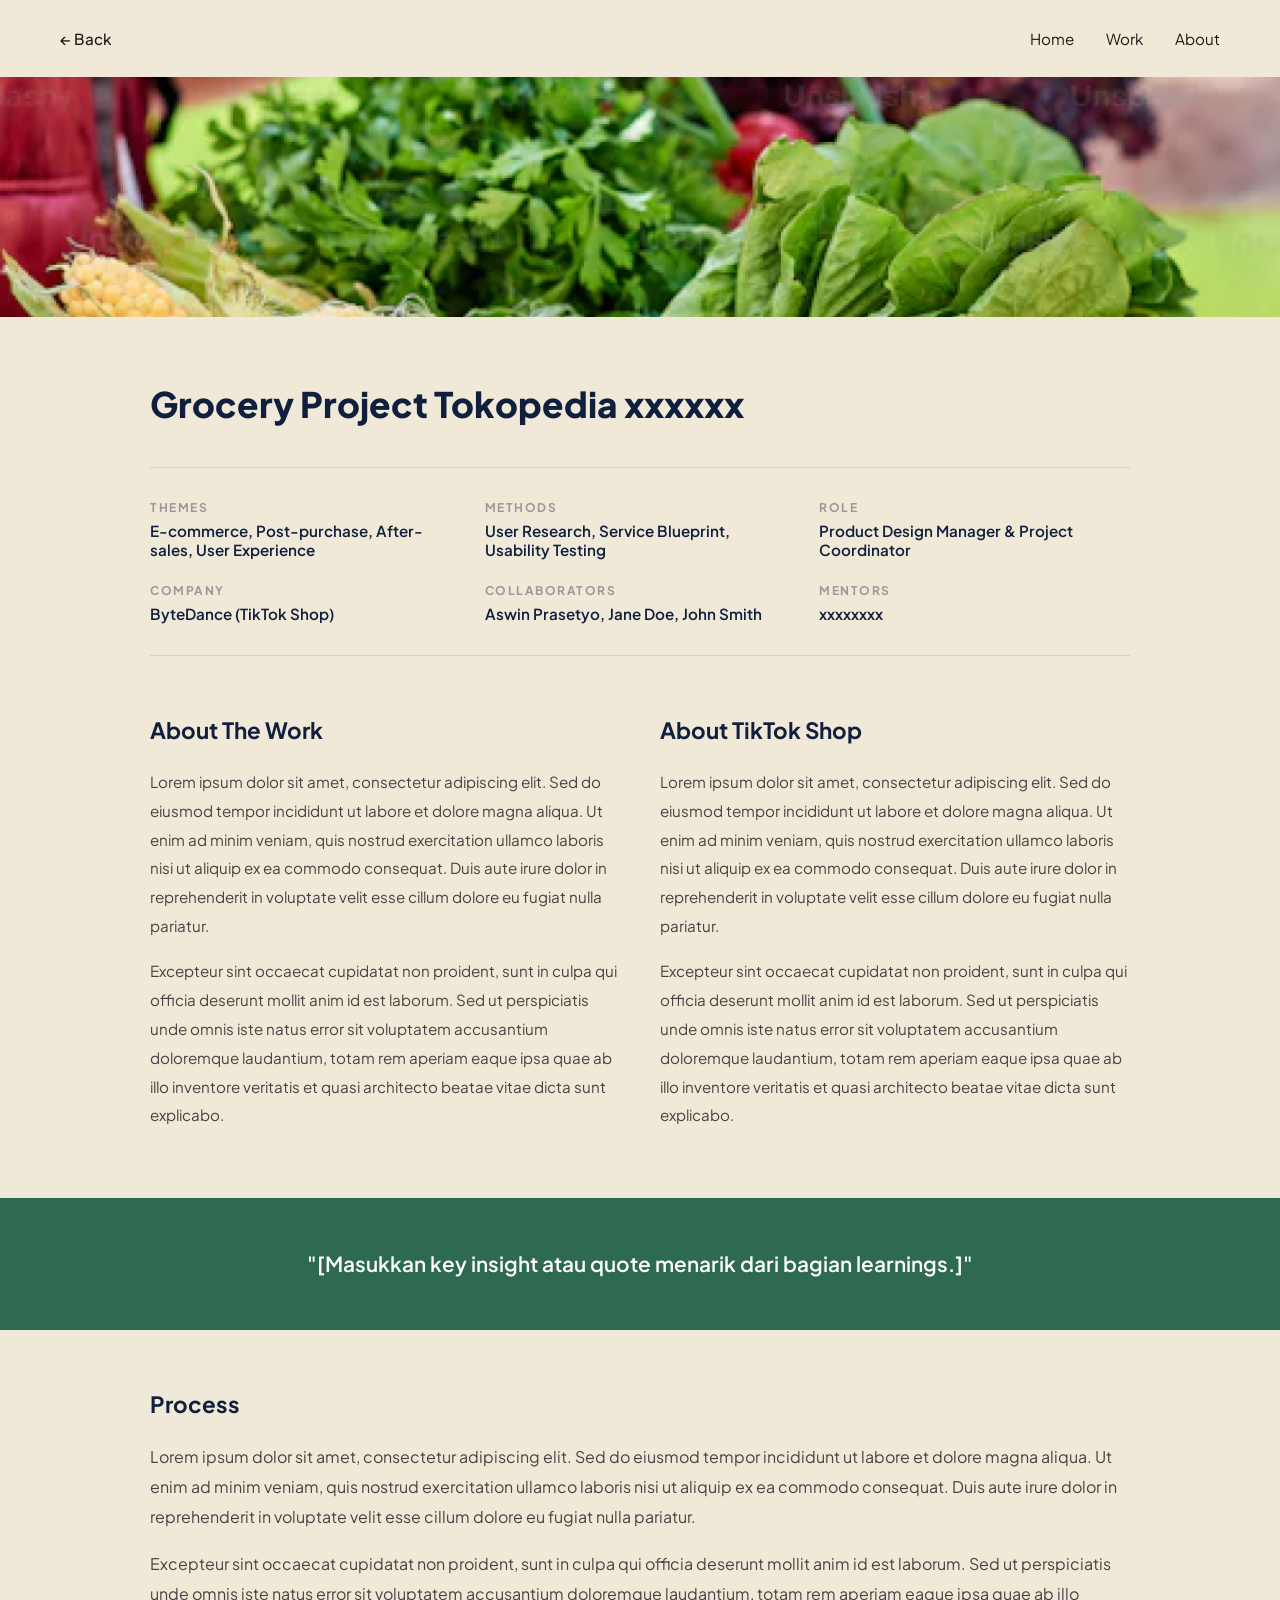
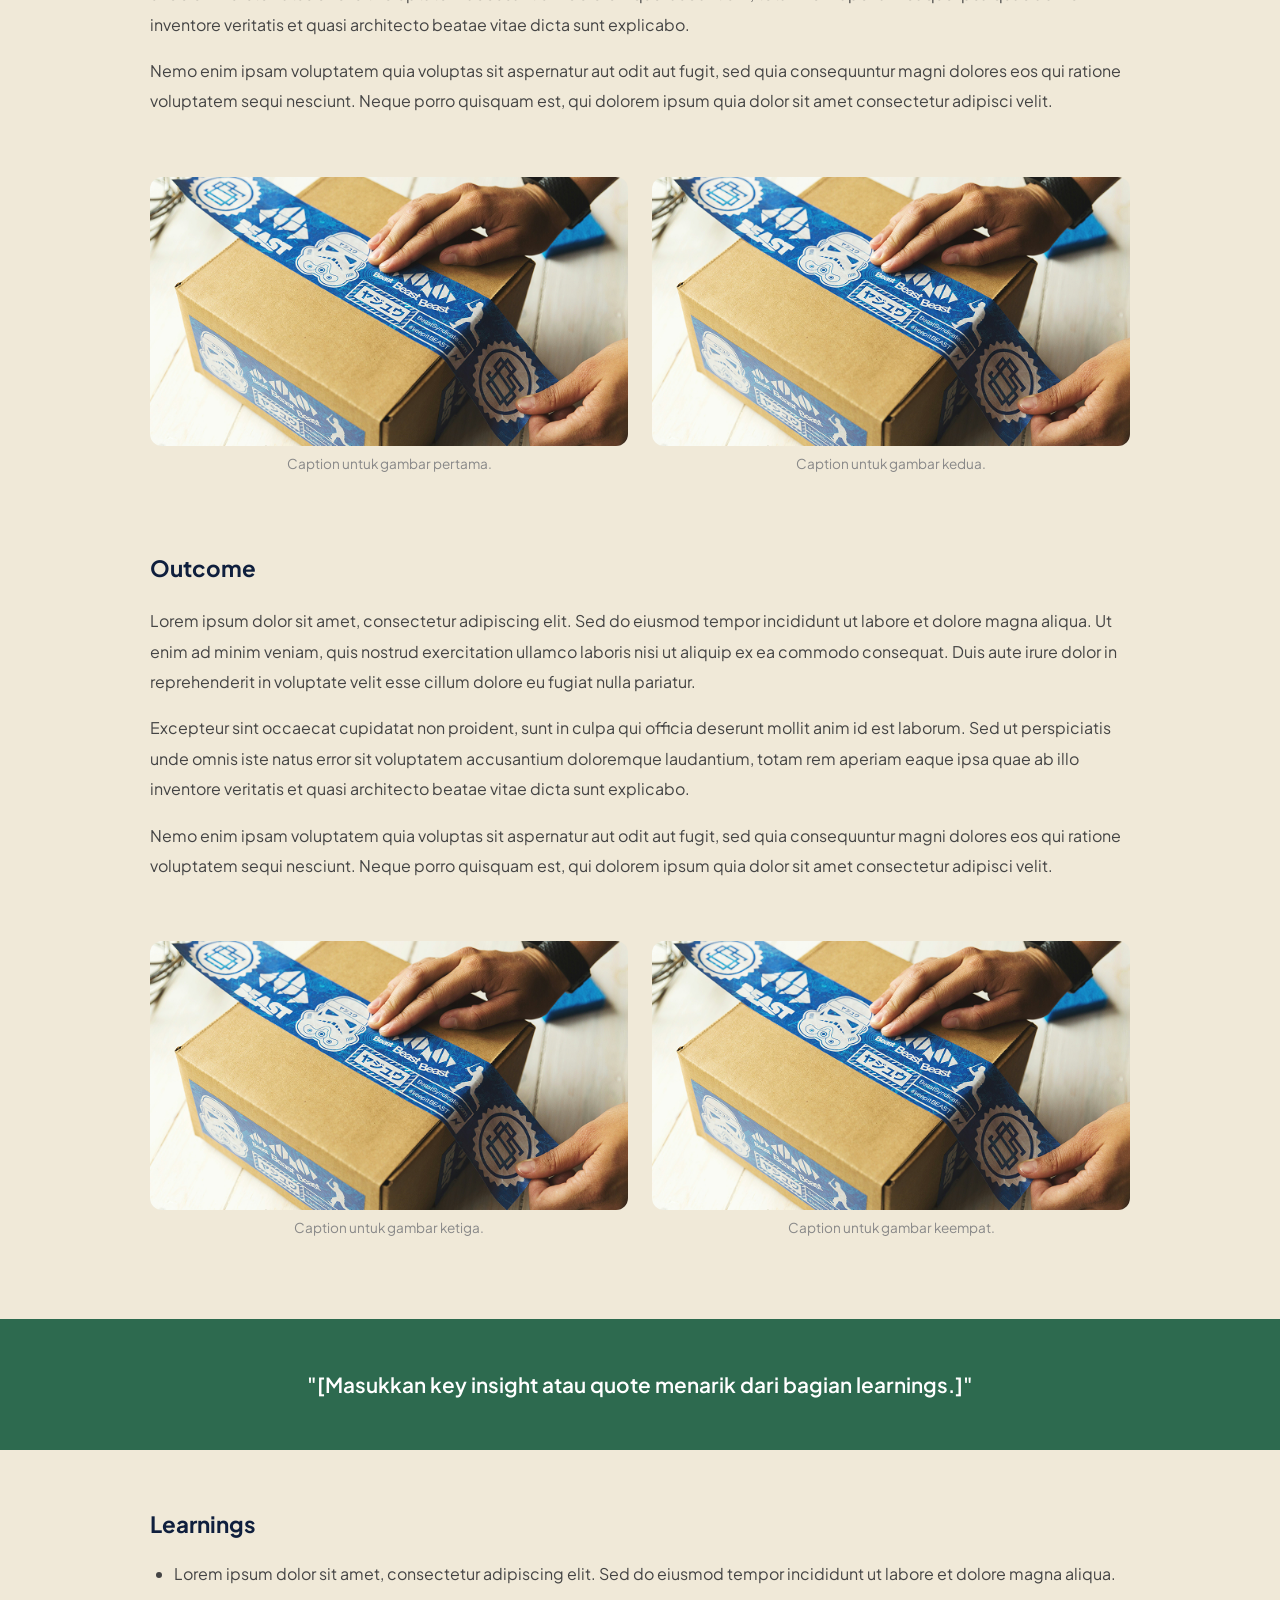
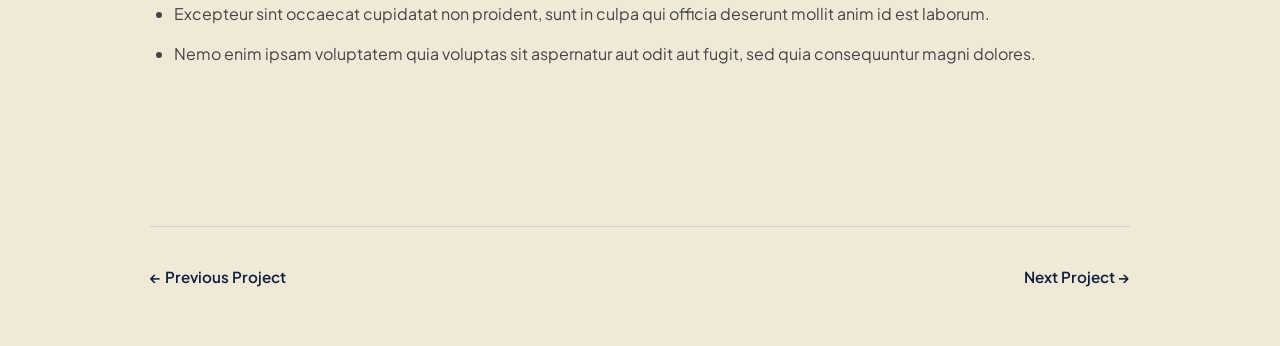
==== project-grocery.html @ de408810 "Add files via upload" ====
<!DOCTYPE html>
<html lang="en">
<head>
    <meta charset="UTF-8">
    <meta name="viewport" content="width=device-width, initial-scale=1.0">
    <title>Grocery Project — Aswin Prasetyo</title>
    <link href="https://fonts.googleapis.com/css2?family=Plus+Jakarta+Sans:wght@400;500;600;700;800&display=swap" rel="stylesheet">
    <link rel="stylesheet" href="https://cdnjs.cloudflare.com/ajax/libs/font-awesome/6.5.0/css/all.min.css">
    <link rel="stylesheet" href="project.css">
</head>
<body>

    <!-- NAVBAR -->
    <nav>
        <a href="index.html#featured-work" class="nav-back">← Back</a>
        <ul>
            <li><a href="index.html">Home</a></li>
            <li><a href="#">Work</a></li>
            <li><a href="#">About</a></li>
        </ul>
    </nav>

    <!-- HERO IMAGE -->
    <div class="project-hero">
        <img src="images/grocery.png" alt="Grocery Project">
    </div>

    <!-- PROJECT CONTENT -->
    <div class="project-content">

        <!-- TITLE & META -->
        <h1>Grocery Project Tokopedia xxxxxx</h1>

        <div class="project-meta">
            <div class="meta-item">
                <span class="meta-label">Themes</span>
                <span class="meta-value">E-commerce, Post-purchase, After-sales, User Experience</span>
            </div>
            <div class="meta-item">
                <span class="meta-label">Methods</span>
                <span class="meta-value">User Research, Service Blueprint, Usability Testing</span>
            </div>
            <div class="meta-item">
                <span class="meta-label">Role</span>
                <span class="meta-value">Product Design Manager & Project Coordinator</span>
            </div>
            <div class="meta-item">
                <span class="meta-label">Company</span>
                <span class="meta-value">ByteDance (TikTok Shop)</span>
            </div>
            <div class="meta-item">
                <span class="meta-label">Collaborators</span>
                <span class="meta-value">Aswin Prasetyo, Jane Doe, John Smith</span>
            </div>
            <div class="meta-item">
                <span class="meta-label">Mentors</span>
                <span class="meta-value">xxxxxxxx</span>
            </div>
        </div>

        <!-- ABOUT -->
        <div class="project-two-col">
            <section class="project-section">
                <h2>About The Work</h2>
               <p>Lorem ipsum dolor sit amet, consectetur adipiscing elit. Sed do eiusmod tempor incididunt ut labore et dolore magna aliqua. Ut enim ad minim veniam, quis nostrud exercitation ullamco laboris nisi ut aliquip ex ea commodo consequat. Duis aute irure dolor in reprehenderit in voluptate velit esse cillum dolore eu fugiat nulla pariatur.</p>
    <p>Excepteur sint occaecat cupidatat non proident, sunt in culpa qui officia deserunt mollit anim id est laborum. Sed ut perspiciatis unde omnis iste natus error sit voluptatem accusantium doloremque laudantium, totam rem aperiam eaque ipsa quae ab illo inventore veritatis et quasi architecto beatae vitae dicta sunt explicabo.</p>
            </section>
            <section class="project-section">
                <h2>About TikTok Shop</h2>
               <p>Lorem ipsum dolor sit amet, consectetur adipiscing elit. Sed do eiusmod tempor incididunt ut labore et dolore magna aliqua. Ut enim ad minim veniam, quis nostrud exercitation ullamco laboris nisi ut aliquip ex ea commodo consequat. Duis aute irure dolor in reprehenderit in voluptate velit esse cillum dolore eu fugiat nulla pariatur.</p>
    <p>Excepteur sint occaecat cupidatat non proident, sunt in culpa qui officia deserunt mollit anim id est laborum. Sed ut perspiciatis unde omnis iste natus error sit voluptatem accusantium doloremque laudantium, totam rem aperiam eaque ipsa quae ab illo inventore veritatis et quasi architecto beatae vitae dicta sunt explicabo.</p>
            </section>
        </div>

        <!-- QUOTE BREAK -->
      <div class="project-quote" style="background-color: #2d6a4f;">
<p>"[Masukkan key insight atau quote menarik dari bagian learnings.]"</p>
</div>

 <!-- PROCESS -->
<section class="project-section">
    <h2>Process</h2>
    <p>Lorem ipsum dolor sit amet, consectetur adipiscing elit. Sed do eiusmod tempor incididunt ut labore et dolore magna aliqua. Ut enim ad minim veniam, quis nostrud exercitation ullamco laboris nisi ut aliquip ex ea commodo consequat. Duis aute irure dolor in reprehenderit in voluptate velit esse cillum dolore eu fugiat nulla pariatur.</p>
    <p>Excepteur sint occaecat cupidatat non proident, sunt in culpa qui officia deserunt mollit anim id est laborum. Sed ut perspiciatis unde omnis iste natus error sit voluptatem accusantium doloremque laudantium, totam rem aperiam eaque ipsa quae ab illo inventore veritatis et quasi architecto beatae vitae dicta sunt explicabo.</p>
    <p>Nemo enim ipsam voluptatem quia voluptas sit aspernatur aut odit aut fugit, sed quia consequuntur magni dolores eos qui ratione voluptatem sequi nesciunt. Neque porro quisquam est, qui dolorem ipsum quia dolor sit amet consectetur adipisci velit.</p>
    
</section>

<div class="project-images">
    <figure>
        <img src="images/post-purchase.png" alt="Process Image 1">
        <figcaption>Caption untuk gambar pertama.</figcaption>
    </figure>
    <figure>
        <img src="images/post-purchase.png" alt="Process Image 2">
        <figcaption>Caption untuk gambar kedua.</figcaption>
    </figure>
</div>

<!-- OUTCOME -->
<section class="project-section">
    <h2>Outcome</h2>
    <p>Lorem ipsum dolor sit amet, consectetur adipiscing elit. Sed do eiusmod tempor incididunt ut labore et dolore magna aliqua. Ut enim ad minim veniam, quis nostrud exercitation ullamco laboris nisi ut aliquip ex ea commodo consequat. Duis aute irure dolor in reprehenderit in voluptate velit esse cillum dolore eu fugiat nulla pariatur.</p>
    <p>Excepteur sint occaecat cupidatat non proident, sunt in culpa qui officia deserunt mollit anim id est laborum. Sed ut perspiciatis unde omnis iste natus error sit voluptatem accusantium doloremque laudantium, totam rem aperiam eaque ipsa quae ab illo inventore veritatis et quasi architecto beatae vitae dicta sunt explicabo.</p>
    <p>Nemo enim ipsam voluptatem quia voluptas sit aspernatur aut odit aut fugit, sed quia consequuntur magni dolores eos qui ratione voluptatem sequi nesciunt. Neque porro quisquam est, qui dolorem ipsum quia dolor sit amet consectetur adipisci velit.</p>
</section>

<div class="project-images">
    <figure>
        <img src="images/post-purchase.png" alt="Outcome Image 1">
        <figcaption>Caption untuk gambar ketiga.</figcaption>
    </figure>
    <figure>
        <img src="images/post-purchase.png" alt="Outcome Image 2">
        <figcaption>Caption untuk gambar keempat.</figcaption>
    </figure>
</div>

<!-- QUOTE BREAK 2 -->
<div class="project-quote" style="background-color: #2d6a4f;">
<p>"[Masukkan key insight atau quote menarik dari bagian learnings.]"</p>
</div>

       <!-- LEARNINGS -->
<section class="project-section">
    <h2>Learnings</h2>
    <ul>
        <li>Lorem ipsum dolor sit amet, consectetur adipiscing elit. Sed do eiusmod tempor incididunt ut labore et dolore magna aliqua.</li>
        <li>Excepteur sint occaecat cupidatat non proident, sunt in culpa qui officia deserunt mollit anim id est laborum.</li>
        <li>Nemo enim ipsam voluptatem quia voluptas sit aspernatur aut odit aut fugit, sed quia consequuntur magni dolores.</li>
    </ul>
</section>

        <!-- NAVIGATION -->
        <div class="project-nav">
            <a href="#" class="project-nav-btn">← Previous Project</a>
            <a href="#" class="project-nav-btn">Next Project →</a>
        </div>

    </div>

</body>
</html>
---- project.css ----
/* ================================
   BASE
================================ */
* {
  margin: 0;
  padding: 0;
  box-sizing: border-box;
}

body {
  font-family: 'Plus Jakarta Sans', sans-serif;
  color: #1a1a1a;
  background-color: #f0e9d8;
  min-height: 100vh;
}

/* ================================
   NAVBAR
================================ */
nav {
  display: flex;
  justify-content: space-between;
  align-items: center;
  padding: 28px 60px;
}

.nav-back {
  text-decoration: none;
  color: #1a1a1a;
  font-size: 0.95rem;
  font-weight: 500;
}

.nav-back:hover {
  color: #1e6fbf;
}

nav ul {
  list-style: none;
  display: flex;
  gap: 32px;
}

nav ul a {
  text-decoration: none;
  color: #1a1a1a;
  font-size: 0.95rem;
}

nav ul a:hover {
  color: #1e6fbf;
  font-weight: 600;
}

/* ================================
   HERO IMAGE
================================ */
.project-hero {
  width: 100%;
  max-height: 500px;
  overflow: hidden;
}

.project-hero img {
  width: 100%;
  height: 240px;
  object-fit: cover;
  object-position: center;
}

/* ================================
   PROJECT CONTENT
================================ */
.project-content {
  max-width: 1100px;
  margin: 60px auto;
  padding: 0 60px;
}

.project-content h1 {
  font-size: 2.2rem;
  font-weight: 800;
  color: #0f1f3d;
  line-height: 1.3;
  margin-bottom: 40px;
}

/* ================================
   META
================================ */
.project-meta {
  display: grid;
  grid-template-columns: repeat(2, 1fr);
  gap: 24px;
  padding: 32px 0;
  border-top: 1px solid #d0d0d0;
  border-bottom: 1px solid #d0d0d0;
  margin-bottom: 60px;
}

.meta-label {
  display: block;
  font-size: 0.75rem;
  text-transform: uppercase;
  letter-spacing: 1.5px;
  color: #999;
  margin-bottom: 6px;
  font-weight: 700;
}

.meta-value {
  display: block;
  font-size: 0.95rem;
  font-weight: 600;
  color: #0f1f3d;
}

/* ================================
   SECTIONS
================================ */
.project-section {
  margin-bottom: 60px;
}

.project-section h2 {
  font-size: 1.4rem;
  font-weight: 700;
  color: #0f1f3d;
  margin-bottom: 24px;
}

.project-section p {
  font-size: 1rem;
  color: #444;
  line-height: 1.9;
}

.project-section img {
  width: 100%;
  border-radius: 12px;
  margin-top: 24px;
}

/* ================================
   PROJECT NAVIGATION
================================ */
.project-nav {
  display: flex;
  justify-content: space-between;
  padding-top: 40px;
  border-top: 1px solid #d0d0d0;
  margin-top: 160px;
}

.project-nav-btn {
  text-decoration: none;
  color: #0f1f3d;
  font-size: 0.95rem;
  font-weight: 600;
  transition: color 0.2s;
}

.project-nav-btn:hover {
  color: #1e6fbf;
}

/* PROJECT IMAGES */
.project-images {
  display: grid;
  grid-template-columns: repeat(2, 1fr);
  gap: 24px;
  margin: 24px 0 48px;
}

.project-images figure img {
  width: 100%;
  border-radius: 12px;
  margin-bottom: 8px;
  display: block;
}

.project-images figcaption {
  font-size: 0.85rem;
  color: #888;
  text-align: center;
  line-height: 1.5;
  margin-bottom: 32px;
}

/* ================================
   RESPONSIVE
================================ */
@media (max-width: 768px) {
  nav {
    padding: 20px 24px;
  }

  .project-hero img {
    height: 250px;
  }

  .project-content {
  max-width: 1200px;
  margin: 60px auto;
  padding: 0 32px;
}

  .project-content h1 {
    font-size: 1.6rem;
  }

  .project-meta {
    grid-template-columns: 1fr;
    gap: 16px;
  }

  .project-nav {
    flex-direction: column;
    gap: 16px;
  }
}

/* TWO COLUMN */
.project-two-col {
  display: grid;
  grid-template-columns: repeat(2, 1fr);
  gap: 40px;
  margin: 0 0 8px;
}

/* QUOTE BREAK */
.project-quote {
  background-color: #1e3a5f;
  color: white;
  padding: 48px 60px;
  margin: 0 0 60px;
  width: 100vw;
  position: relative;
  left: 50%;
  right: 50%;
  margin-left: -50vw;
  margin-right: -50vw;
  text-align: center;
}

.project-quote p {
  font-size: 1.3rem;
  font-weight: 600;
  line-height: 1.7;
  max-width: 680px;
  margin: 0 auto;
}

/* META grid 3 kolom */
.project-meta {
  display: grid;
  grid-template-columns: repeat(3, 1fr);
  gap: 24px;
  padding: 32px 0;
  border-top: 1px solid #d0d0d0;
  border-bottom: 1px solid #d0d0d0;
  margin-bottom: 60px;
}

.project-two-col h3 {
  font-size: 1rem;
  font-weight: 700;
  color: #5d6a83;
  margin-bottom: 12px;
}

.project-two-col p {
  font-size: 0.95rem;
  color: #444;
  line-height: 1.9;
}

.project-section p + p {
  margin-top: 16px;
}

.project-section ul {
  padding-left: 24px;
  margin-top: 16px;
}

.project-section ul li {
  font-size: 1rem;
  color: #444;
  line-height: 1.5;
  margin-bottom: 16px;
}
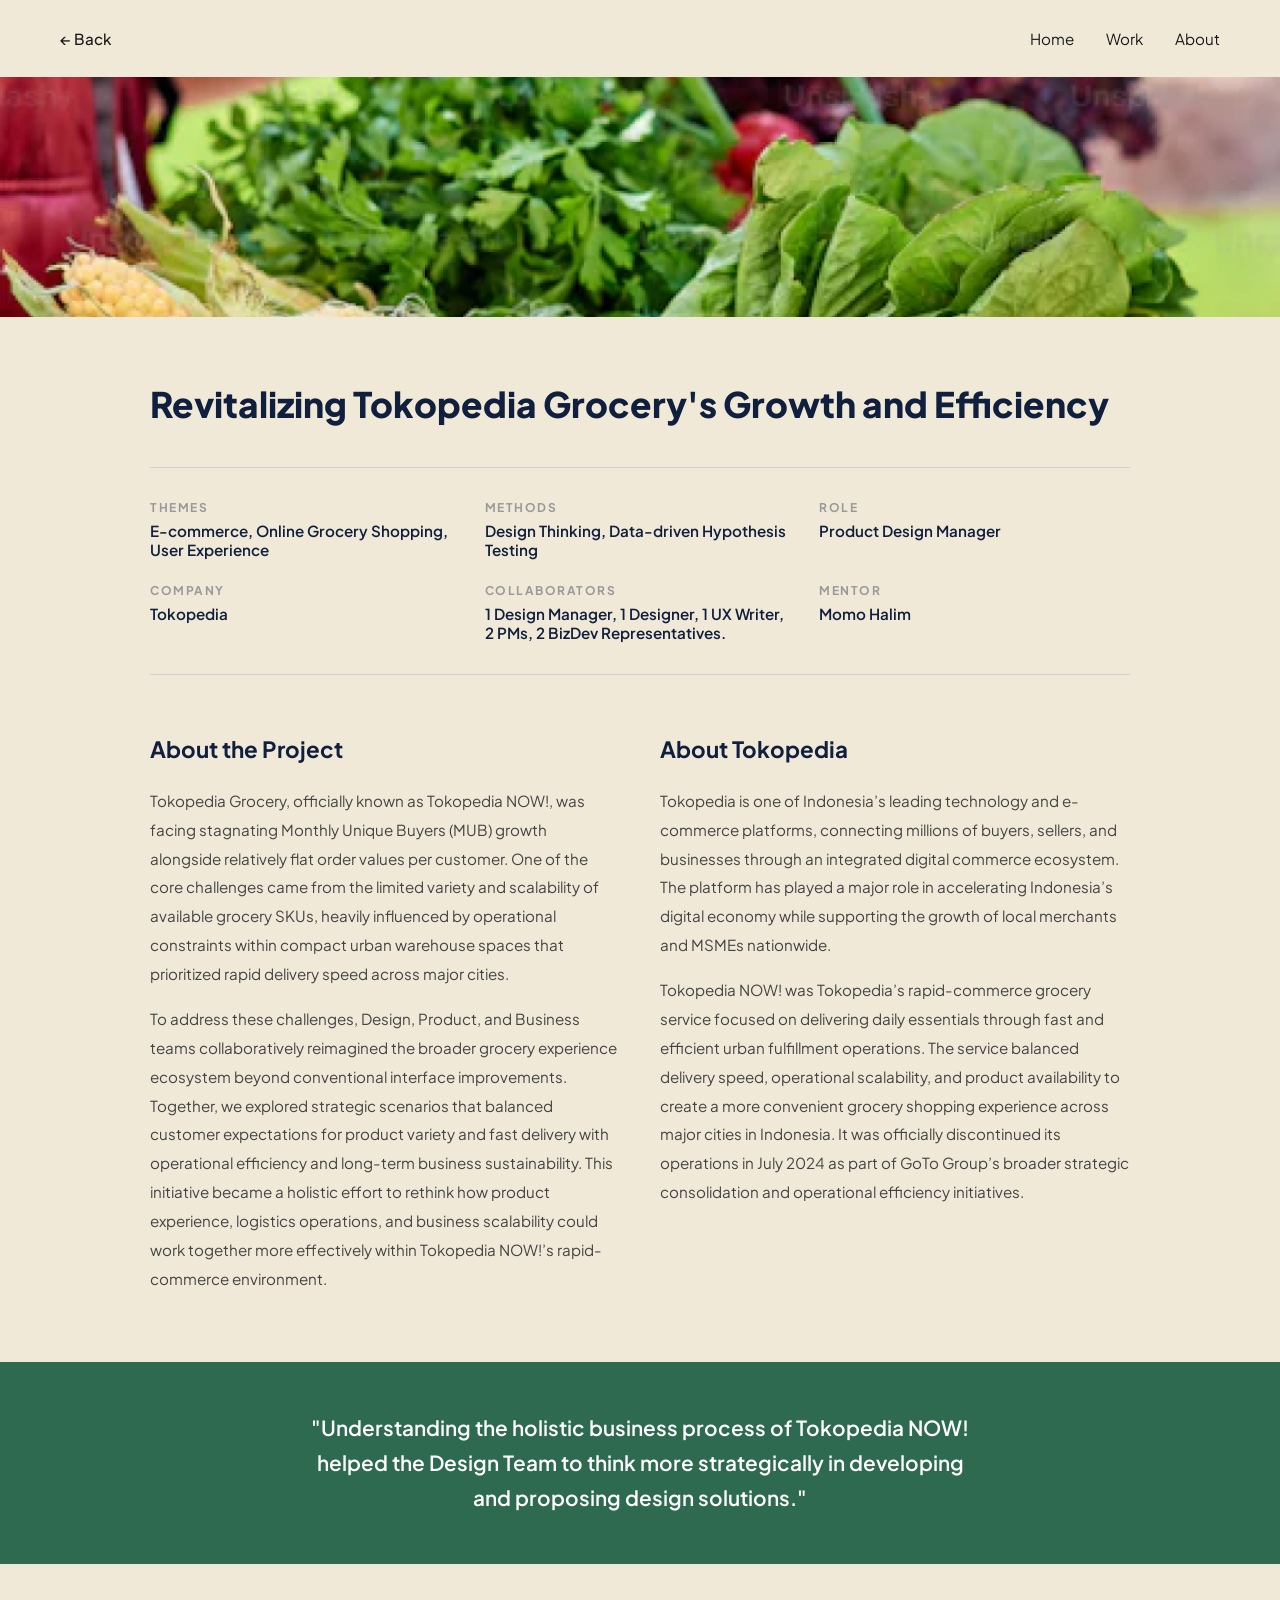
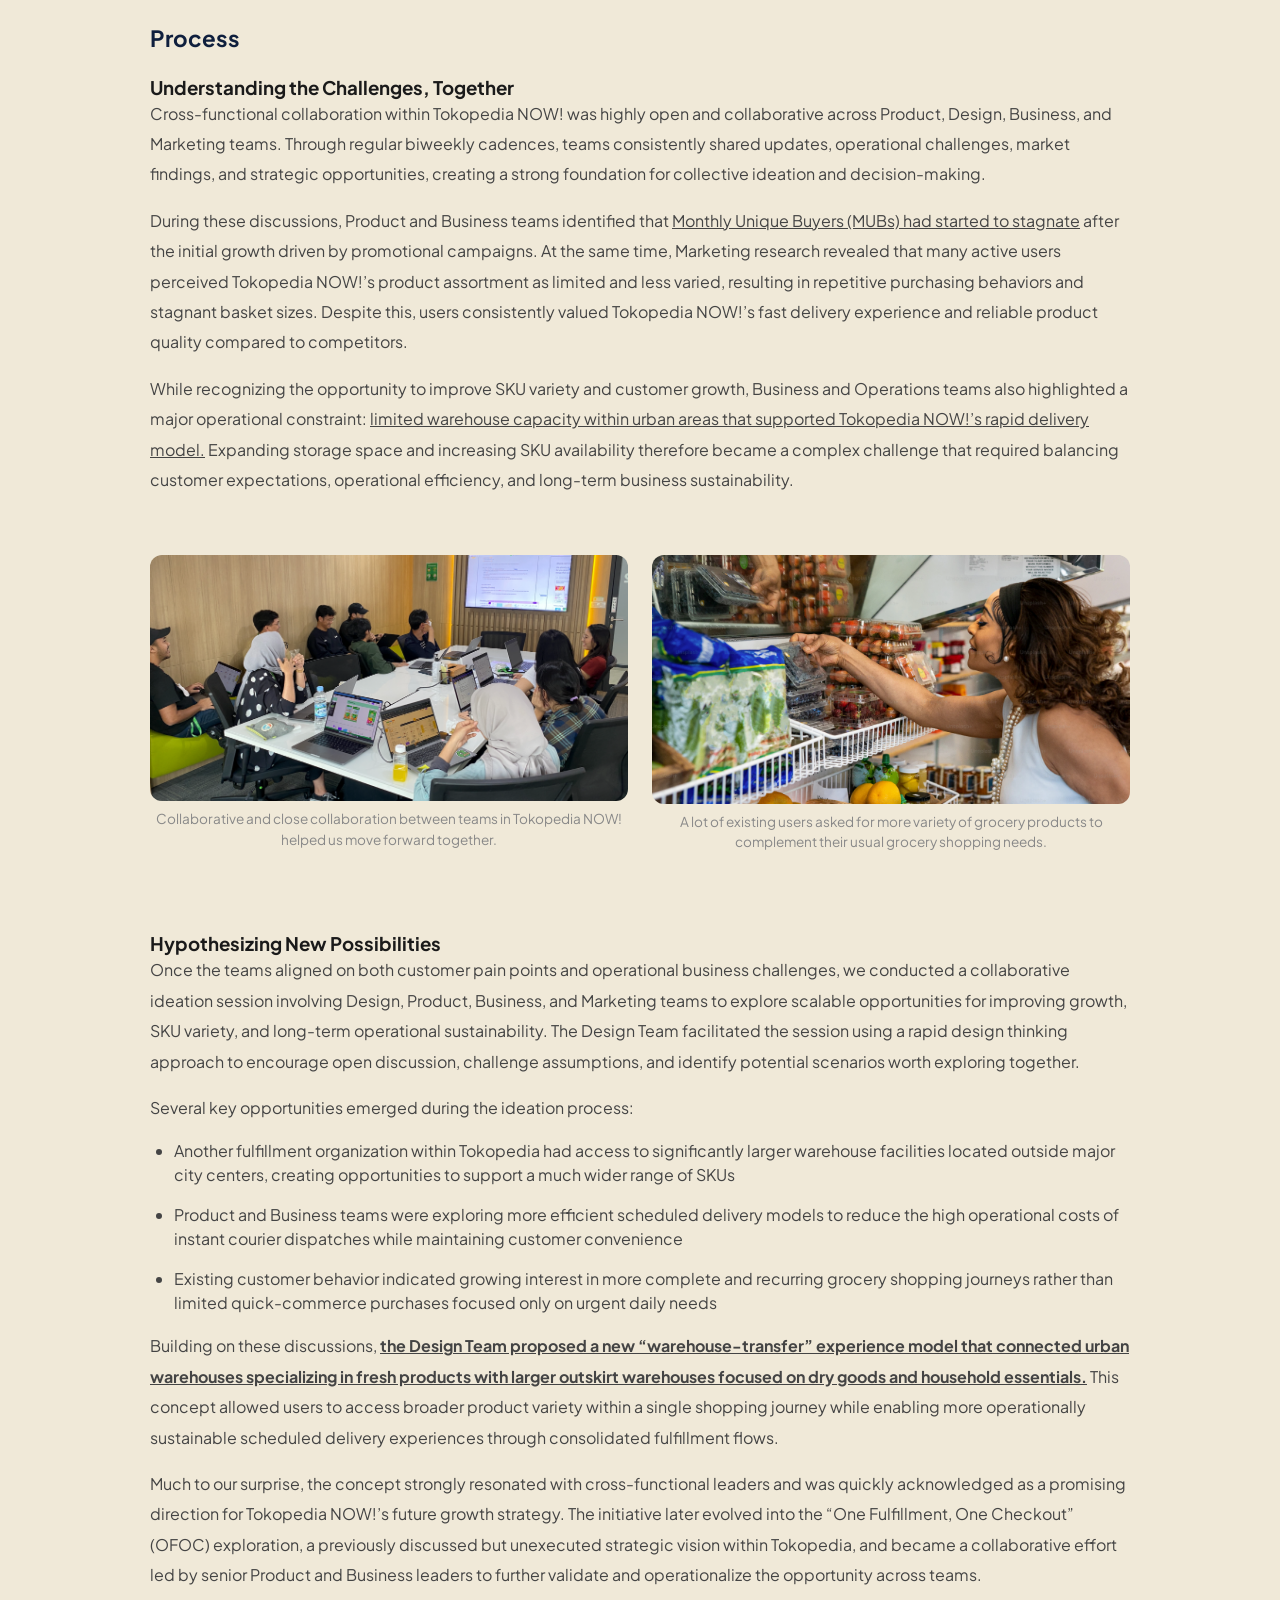
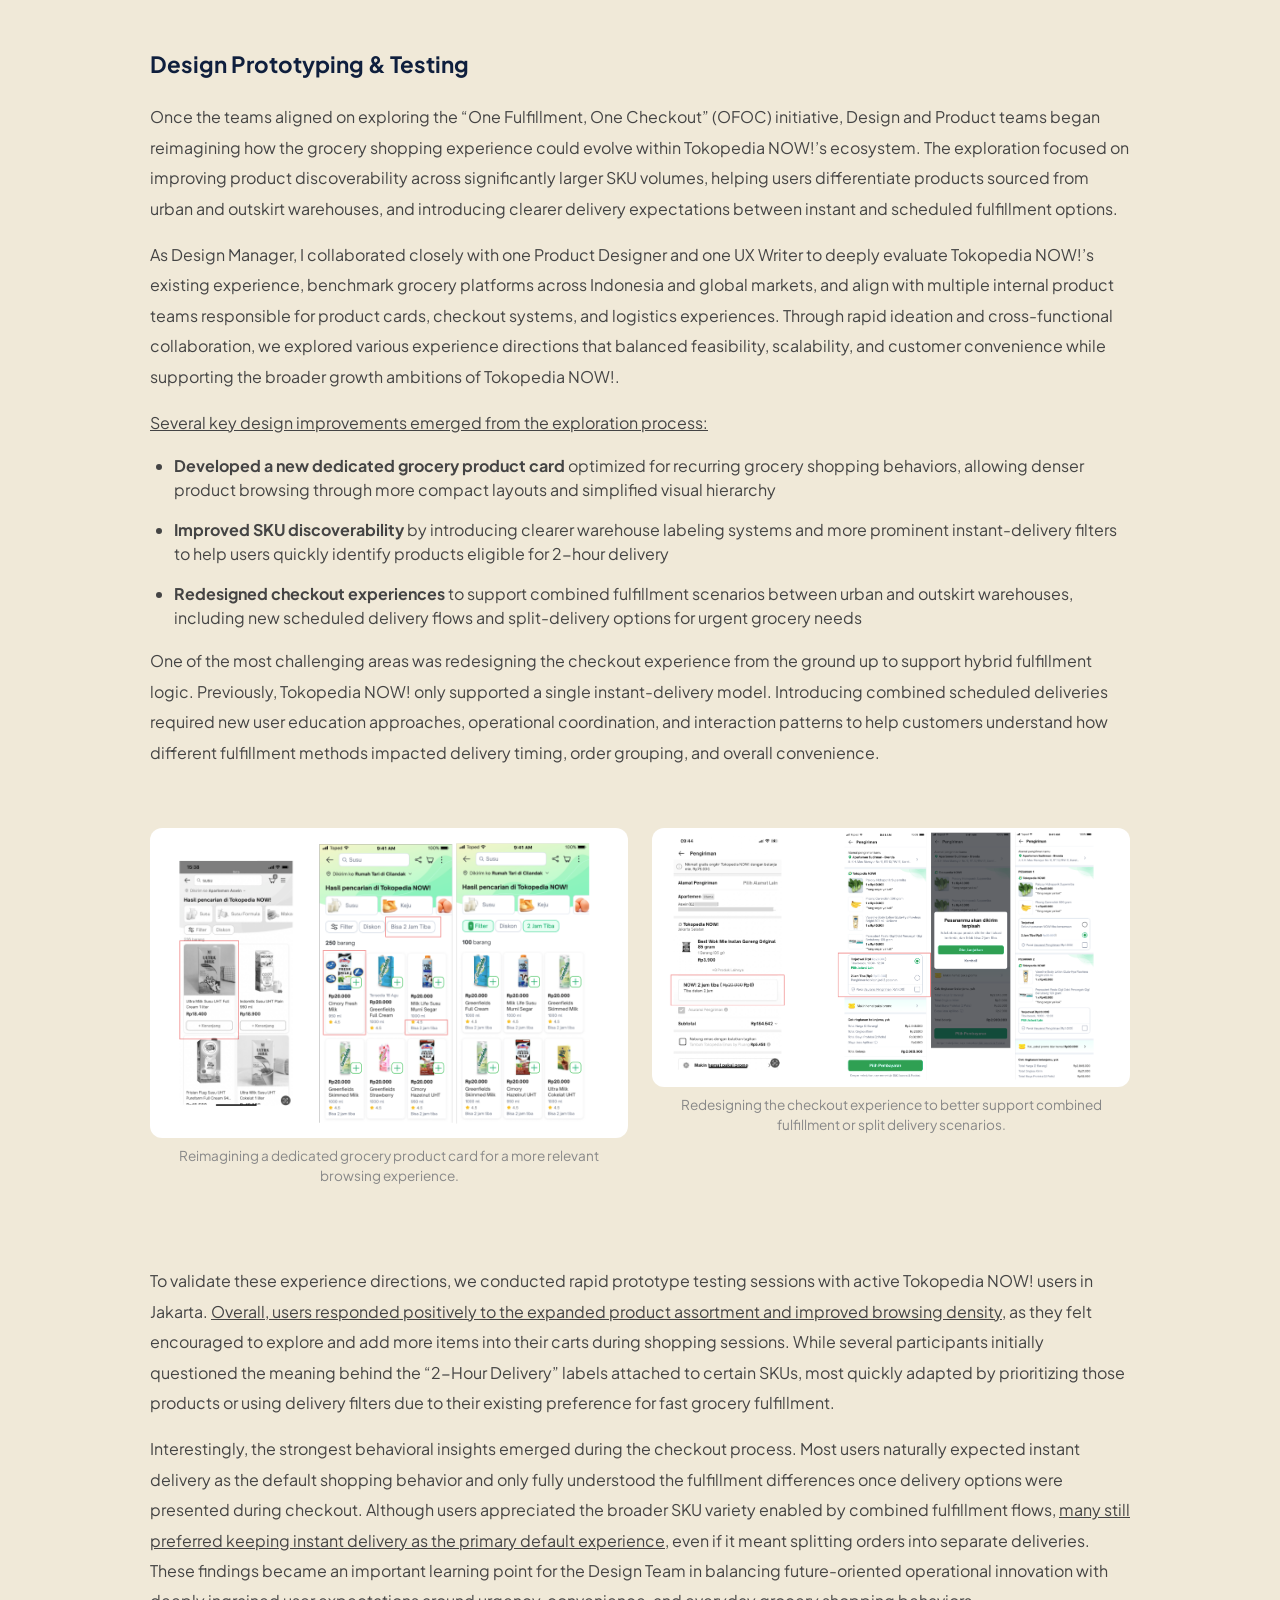
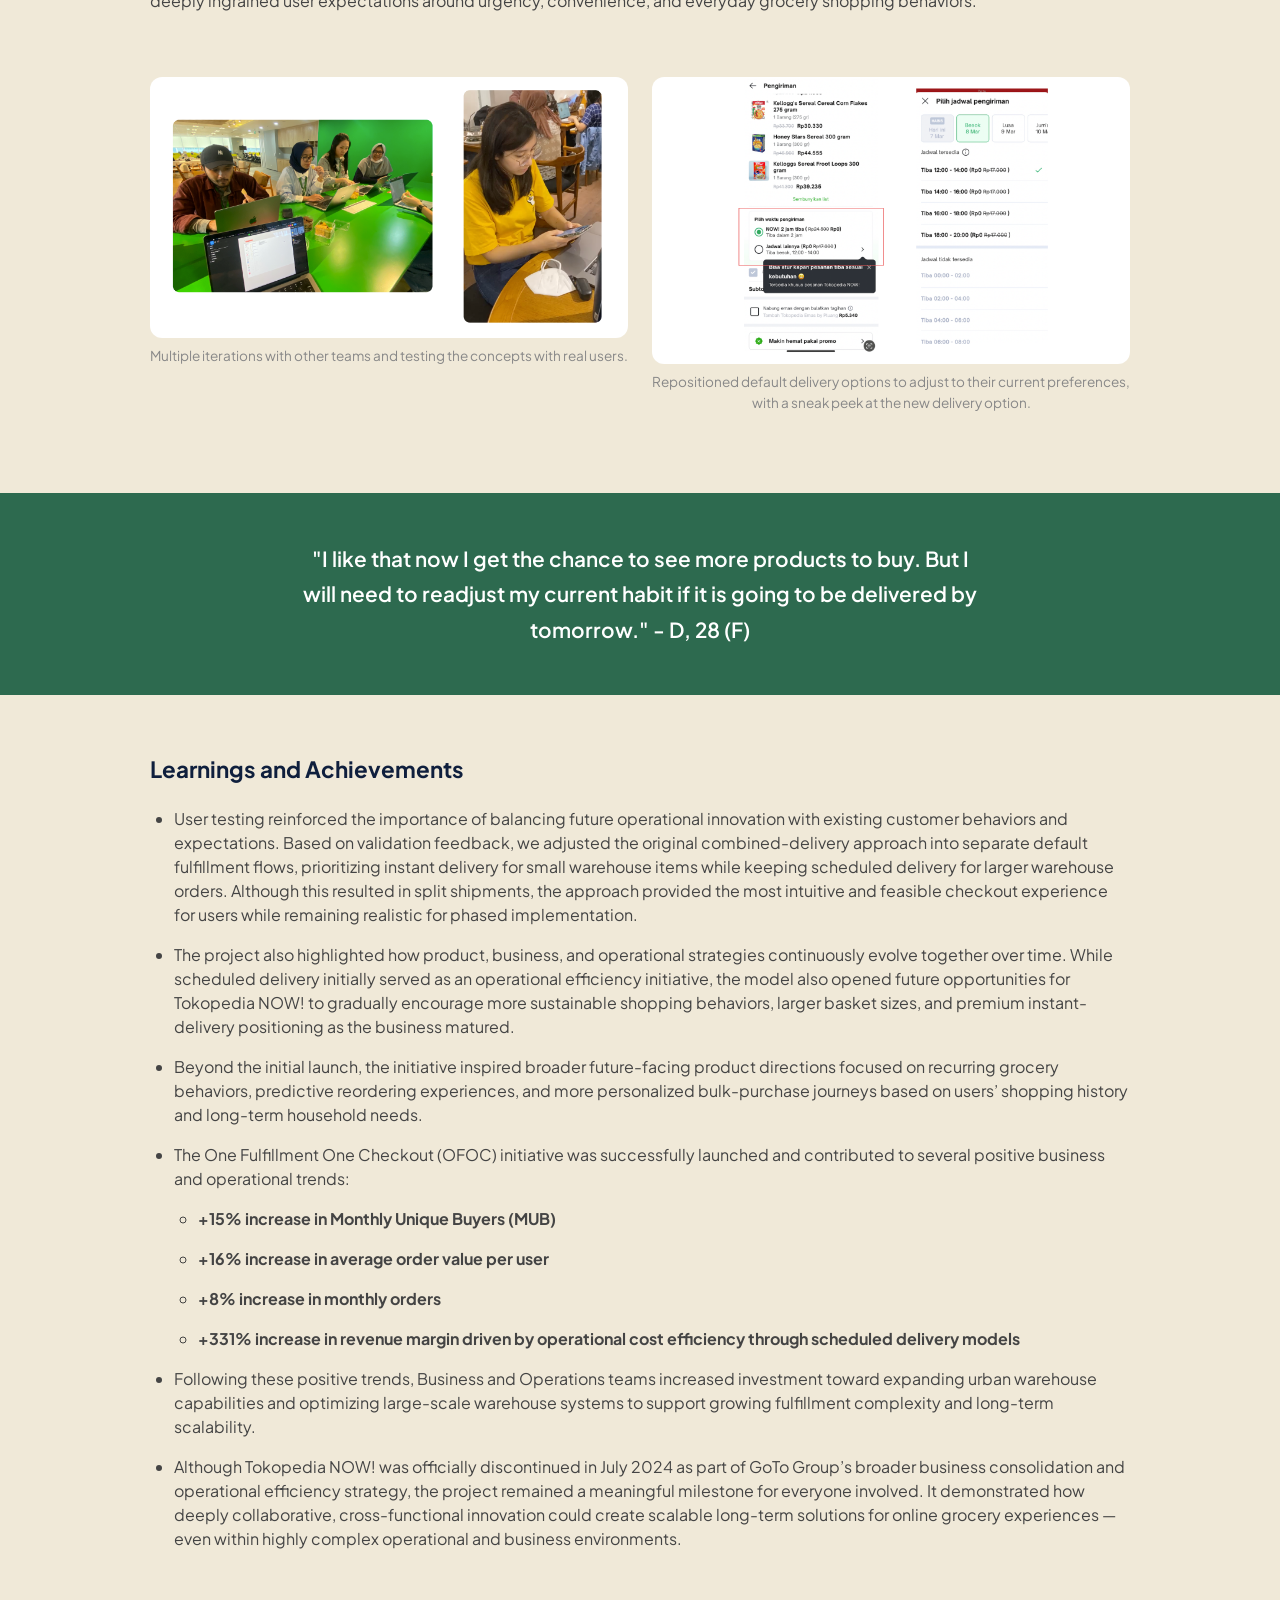
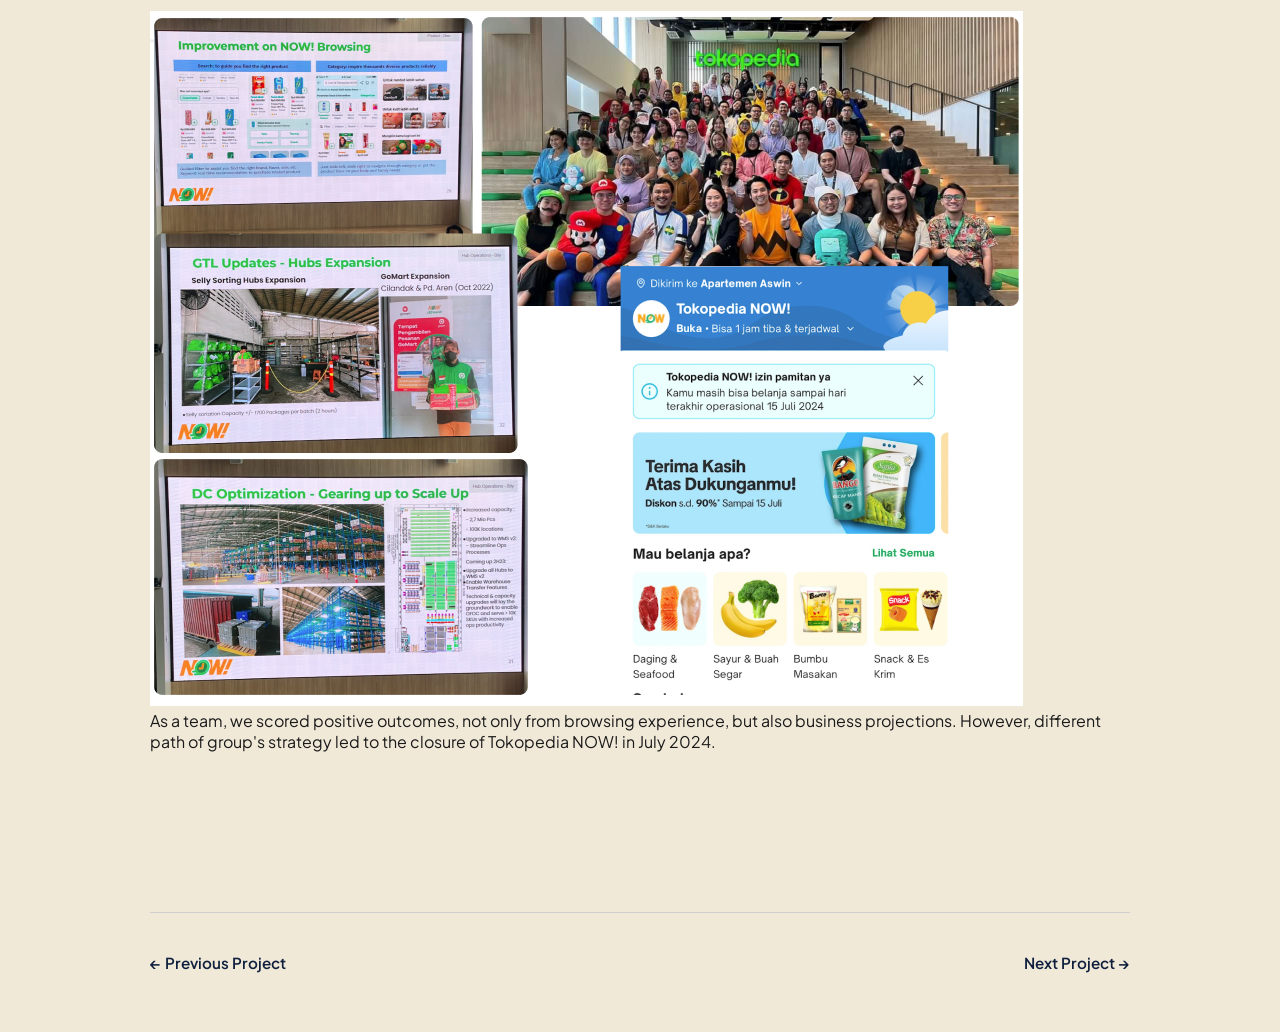
==== commit 55b61b96: "Add files via upload" ====
--- a/project-grocery.html
+++ b/project-grocery.html
@@ -3,7 +3,7 @@
 <head>
     <meta charset="UTF-8">
     <meta name="viewport" content="width=device-width, initial-scale=1.0">
-    <title>Grocery Project — Aswin Prasetyo</title>
+    <title>Tokopedia Grocery Project — Aswin Prasetyo</title>
     <link href="https://fonts.googleapis.com/css2?family=Plus+Jakarta+Sans:wght@400;500;600;700;800&display=swap" rel="stylesheet">
     <link rel="stylesheet" href="https://cdnjs.cloudflare.com/ajax/libs/font-awesome/6.5.0/css/all.min.css">
     <link rel="stylesheet" href="project.css">
@@ -29,107 +29,161 @@
     <div class="project-content">
 
         <!-- TITLE & META -->
-        <h1>Grocery Project Tokopedia xxxxxx</h1>
+        <h1>Revitalizing Tokopedia Grocery's Growth and Efficiency</h1>
 
         <div class="project-meta">
             <div class="meta-item">
                 <span class="meta-label">Themes</span>
-                <span class="meta-value">E-commerce, Post-purchase, After-sales, User Experience</span>
+                <span class="meta-value">E-commerce, Online Grocery Shopping, User Experience</span>
             </div>
             <div class="meta-item">
                 <span class="meta-label">Methods</span>
-                <span class="meta-value">User Research, Service Blueprint, Usability Testing</span>
+                <span class="meta-value">Design Thinking, Data-driven Hypothesis Testing</span>
             </div>
             <div class="meta-item">
                 <span class="meta-label">Role</span>
-                <span class="meta-value">Product Design Manager & Project Coordinator</span>
+                <span class="meta-value">Product Design Manager</span>
             </div>
             <div class="meta-item">
                 <span class="meta-label">Company</span>
-                <span class="meta-value">ByteDance (TikTok Shop)</span>
+                <span class="meta-value">Tokopedia</span>
             </div>
             <div class="meta-item">
                 <span class="meta-label">Collaborators</span>
-                <span class="meta-value">Aswin Prasetyo, Jane Doe, John Smith</span>
+                <span class="meta-value">1 Design Manager, 1 Designer, 1 UX Writer, 2 PMs, 2 BizDev Representatives.</span>
             </div>
             <div class="meta-item">
-                <span class="meta-label">Mentors</span>
-                <span class="meta-value">xxxxxxxx</span>
+                <span class="meta-label">Mentor</span>
+                <span class="meta-value">Momo Halim</span>
             </div>
         </div>
 
         <!-- ABOUT -->
         <div class="project-two-col">
             <section class="project-section">
-                <h2>About The Work</h2>
-               <p>Lorem ipsum dolor sit amet, consectetur adipiscing elit. Sed do eiusmod tempor incididunt ut labore et dolore magna aliqua. Ut enim ad minim veniam, quis nostrud exercitation ullamco laboris nisi ut aliquip ex ea commodo consequat. Duis aute irure dolor in reprehenderit in voluptate velit esse cillum dolore eu fugiat nulla pariatur.</p>
-    <p>Excepteur sint occaecat cupidatat non proident, sunt in culpa qui officia deserunt mollit anim id est laborum. Sed ut perspiciatis unde omnis iste natus error sit voluptatem accusantium doloremque laudantium, totam rem aperiam eaque ipsa quae ab illo inventore veritatis et quasi architecto beatae vitae dicta sunt explicabo.</p>
+                <h2>About the Project</h2>
+               <p>Tokopedia Grocery, officially known as Tokopedia NOW!, was facing stagnating Monthly Unique Buyers (MUB) growth alongside relatively flat order values per customer. One of the core challenges came from the limited variety and scalability of available grocery SKUs, heavily influenced by operational constraints within compact urban warehouse spaces that prioritized rapid delivery speed across major cities.</p>
+    <p>To address these challenges, Design, Product, and Business teams collaboratively reimagined the broader grocery experience ecosystem beyond conventional interface improvements. Together, we explored strategic scenarios that balanced customer expectations for product variety and fast delivery with operational efficiency and long-term business sustainability. This initiative became a holistic effort to rethink how product experience, logistics operations, and business scalability could work together more effectively within Tokopedia NOW!’s rapid-commerce environment.</p>
             </section>
             <section class="project-section">
-                <h2>About TikTok Shop</h2>
-               <p>Lorem ipsum dolor sit amet, consectetur adipiscing elit. Sed do eiusmod tempor incididunt ut labore et dolore magna aliqua. Ut enim ad minim veniam, quis nostrud exercitation ullamco laboris nisi ut aliquip ex ea commodo consequat. Duis aute irure dolor in reprehenderit in voluptate velit esse cillum dolore eu fugiat nulla pariatur.</p>
-    <p>Excepteur sint occaecat cupidatat non proident, sunt in culpa qui officia deserunt mollit anim id est laborum. Sed ut perspiciatis unde omnis iste natus error sit voluptatem accusantium doloremque laudantium, totam rem aperiam eaque ipsa quae ab illo inventore veritatis et quasi architecto beatae vitae dicta sunt explicabo.</p>
+                <h2>About Tokopedia</h2>
+               <p>Tokopedia is one of Indonesia’s leading technology and e-commerce platforms, connecting millions of buyers, sellers, and businesses through an integrated digital commerce ecosystem. The platform has played a major role in accelerating Indonesia’s digital economy while supporting the growth of local merchants and MSMEs nationwide.</p>
+    <p>Tokopedia NOW! was Tokopedia’s rapid-commerce grocery service focused on delivering daily essentials through fast and efficient urban fulfillment operations. The service balanced delivery speed, operational scalability, and product availability to create a more convenient grocery shopping experience across major cities in Indonesia. It was officially discontinued its operations in July 2024 as part of GoTo Group’s broader strategic consolidation and operational efficiency initiatives.</p>
             </section>
         </div>
 
         <!-- QUOTE BREAK -->
       <div class="project-quote" style="background-color: #2d6a4f;">
-<p>"[Masukkan key insight atau quote menarik dari bagian learnings.]"</p>
+<p>"Understanding the holistic business process of Tokopedia NOW! helped the Design Team to think more strategically in developing and proposing design solutions."</p>
 </div>
 
  <!-- PROCESS -->
 <section class="project-section">
     <h2>Process</h2>
-    <p>Lorem ipsum dolor sit amet, consectetur adipiscing elit. Sed do eiusmod tempor incididunt ut labore et dolore magna aliqua. Ut enim ad minim veniam, quis nostrud exercitation ullamco laboris nisi ut aliquip ex ea commodo consequat. Duis aute irure dolor in reprehenderit in voluptate velit esse cillum dolore eu fugiat nulla pariatur.</p>
-    <p>Excepteur sint occaecat cupidatat non proident, sunt in culpa qui officia deserunt mollit anim id est laborum. Sed ut perspiciatis unde omnis iste natus error sit voluptatem accusantium doloremque laudantium, totam rem aperiam eaque ipsa quae ab illo inventore veritatis et quasi architecto beatae vitae dicta sunt explicabo.</p>
-    <p>Nemo enim ipsam voluptatem quia voluptas sit aspernatur aut odit aut fugit, sed quia consequuntur magni dolores eos qui ratione voluptatem sequi nesciunt. Neque porro quisquam est, qui dolorem ipsum quia dolor sit amet consectetur adipisci velit.</p>
+    <h3 class="section-subheading">Understanding the Challenges, Together</h3>
+    <p>Cross-functional collaboration within Tokopedia NOW! was highly open and collaborative across Product, Design, Business, and Marketing teams. Through regular biweekly cadences, teams consistently shared updates, operational challenges, market findings, and strategic opportunities, creating a strong foundation for collective ideation and decision-making.</p>
+    <p>During these discussions, Product and Business teams identified that <u>Monthly Unique Buyers (MUBs) had started to stagnate</u> after the initial growth driven by promotional campaigns. At the same time, Marketing research revealed that many active users perceived Tokopedia NOW!’s product assortment as limited and less varied, resulting in repetitive purchasing behaviors and stagnant basket sizes. Despite this, users consistently valued Tokopedia NOW!’s fast delivery experience and reliable product quality compared to competitors.</p>
+    <p>While recognizing the opportunity to improve SKU variety and customer growth, Business and Operations teams also highlighted a major operational constraint: <u>limited warehouse capacity within urban areas that supported Tokopedia NOW!’s rapid delivery model.</u> Expanding storage space and increasing SKU availability therefore became a complex challenge that required balancing customer expectations, operational efficiency, and long-term business sustainability.</p>
+    <p></p>
     
 </section>
 
 <div class="project-images">
     <figure>
-        <img src="images/post-purchase.png" alt="Process Image 1">
-        <figcaption>Caption untuk gambar pertama.</figcaption>
+        <img src="images/grocery1.png" alt="Process Image 1">
+        <figcaption>Collaborative and close collaboration between teams in Tokopedia NOW! helped us move forward together.</figcaption>
     </figure>
     <figure>
-        <img src="images/post-purchase.png" alt="Process Image 2">
-        <figcaption>Caption untuk gambar kedua.</figcaption>
+        <img src="images/grocery2.png" alt="Process Image 2">
+        <figcaption>A lot of existing users asked for more variety of grocery products to complement their usual grocery shopping needs.</figcaption>
     </figure>
 </div>
 
+<section class="project-section">
+    <h3 class="section-subheading">Hypothesizing New Possibilities</h3>
+    <p>Once the teams aligned on both customer pain points and operational business challenges, we conducted a collaborative ideation session involving Design, Product, Business, and Marketing teams to explore scalable opportunities for improving growth, SKU variety, and long-term operational sustainability. The Design Team facilitated the session using a rapid design thinking approach to encourage open discussion, challenge assumptions, and identify potential scenarios worth exploring together.</p>
+    <p>Several key opportunities emerged during the ideation process:</p>
+    <ul class="project-list">
+    <li>Another fulfillment organization within Tokopedia had access to significantly larger warehouse facilities located outside major city centers, creating opportunities to support a much wider range of SKUs</li>
+    <li>Product and Business teams were exploring more efficient scheduled delivery models to reduce the high operational costs of instant courier dispatches while maintaining customer convenience</li>
+    <li>Existing customer behavior indicated growing interest in more complete and recurring grocery shopping journeys rather than limited quick-commerce purchases focused only on urgent daily needs</li>
+</ul>
+<p>Building on these discussions, <u><strong>the Design Team proposed a new “warehouse-transfer” experience model that connected urban warehouses specializing in fresh products with larger outskirt warehouses focused on dry goods and household essentials.</strong></u> This concept allowed users to access broader product variety within a single shopping journey while enabling more operationally sustainable scheduled delivery experiences through consolidated fulfillment flows.</p>
+<p>Much to our surprise, the concept strongly resonated with cross-functional leaders and was quickly acknowledged as a promising direction for Tokopedia NOW!’s future growth strategy. The initiative later evolved into the “One Fulfillment, One Checkout” (OFOC) exploration, a previously discussed but unexecuted strategic vision within Tokopedia, and became a collaborative effort led by senior Product and Business leaders to further validate and operationalize the opportunity across teams.</p>
+</section>
+
 <!-- OUTCOME -->
 <section class="project-section">
-    <h2>Outcome</h2>
-    <p>Lorem ipsum dolor sit amet, consectetur adipiscing elit. Sed do eiusmod tempor incididunt ut labore et dolore magna aliqua. Ut enim ad minim veniam, quis nostrud exercitation ullamco laboris nisi ut aliquip ex ea commodo consequat. Duis aute irure dolor in reprehenderit in voluptate velit esse cillum dolore eu fugiat nulla pariatur.</p>
-    <p>Excepteur sint occaecat cupidatat non proident, sunt in culpa qui officia deserunt mollit anim id est laborum. Sed ut perspiciatis unde omnis iste natus error sit voluptatem accusantium doloremque laudantium, totam rem aperiam eaque ipsa quae ab illo inventore veritatis et quasi architecto beatae vitae dicta sunt explicabo.</p>
-    <p>Nemo enim ipsam voluptatem quia voluptas sit aspernatur aut odit aut fugit, sed quia consequuntur magni dolores eos qui ratione voluptatem sequi nesciunt. Neque porro quisquam est, qui dolorem ipsum quia dolor sit amet consectetur adipisci velit.</p>
+    <h2>Design Prototyping & Testing</h2>
+    <p>Once the teams aligned on exploring the “One Fulfillment, One Checkout” (OFOC) initiative, Design and Product teams began reimagining how the grocery shopping experience could evolve within Tokopedia NOW!’s ecosystem. The exploration focused on improving product discoverability across significantly larger SKU volumes, helping users differentiate products sourced from urban and outskirt warehouses, and introducing clearer delivery expectations between instant and scheduled fulfillment options.</p>
+    <p>As Design Manager, I collaborated closely with one Product Designer and one UX Writer to deeply evaluate Tokopedia NOW!’s existing experience, benchmark grocery platforms across Indonesia and global markets, and align with multiple internal product teams responsible for product cards, checkout systems, and logistics experiences. Through rapid ideation and cross-functional collaboration, we explored various experience directions that balanced feasibility, scalability, and customer convenience while supporting the broader growth ambitions of Tokopedia NOW!.</p>
+    <p><u>Several key design improvements emerged from the exploration process:</u></p>
+<ul class="project-list">
+    <li><strong>Developed a new dedicated grocery product card</strong> optimized for recurring grocery shopping behaviors, allowing denser product browsing through more compact layouts and simplified visual hierarchy</li>
+    <li><strong>Improved SKU discoverability</strong> by introducing clearer warehouse labeling systems and more prominent instant-delivery filters to help users quickly identify products eligible for 2-hour delivery</li>
+    <li><strong>Redesigned checkout experiences</strong> to support combined fulfillment scenarios between urban and outskirt warehouses, including new scheduled delivery flows and split-delivery options for urgent grocery needs</li>
+</ul>
+    <p>One of the most challenging areas was redesigning the checkout experience from the ground up to support hybrid fulfillment logic. Previously, Tokopedia NOW! only supported a single instant-delivery model. Introducing combined scheduled deliveries required new user education approaches, operational coordination, and interaction patterns to help customers understand how different fulfillment methods impacted delivery timing, order grouping, and overall convenience.</p>
 </section>
 
 <div class="project-images">
     <figure>
-        <img src="images/post-purchase.png" alt="Outcome Image 1">
-        <figcaption>Caption untuk gambar ketiga.</figcaption>
+        <img src="images/grocery3.png" alt="Outcome Image 1">
+        <figcaption>Reimagining a dedicated grocery product card for a more relevant browsing experience.</figcaption>
     </figure>
     <figure>
-        <img src="images/post-purchase.png" alt="Outcome Image 2">
-        <figcaption>Caption untuk gambar keempat.</figcaption>
+        <img src="images/grocery4.png" alt="Outcome Image 2">
+        <figcaption>Redesigning the checkout experience to better support combined fulfillment or split delivery scenarios.</figcaption>
+    </figure>
+</div>
+
+<section class="project-section">
+    <p>To validate these experience directions, we conducted rapid prototype testing sessions with active Tokopedia NOW! users in Jakarta. <u>Overall, users responded positively to the expanded product assortment and improved browsing density,</u> as they felt encouraged to explore and add more items into their carts during shopping sessions. While several participants initially questioned the meaning behind the “2-Hour Delivery” labels attached to certain SKUs, most quickly adapted by prioritizing those products or using delivery filters due to their existing preference for fast grocery fulfillment.</p>
+    <p>Interestingly, the strongest behavioral insights emerged during the checkout process. Most users naturally expected instant delivery as the default shopping behavior and only fully understood the fulfillment differences once delivery options were presented during checkout. Although users appreciated the broader SKU variety enabled by combined fulfillment flows, <u>many still preferred keeping instant delivery as the primary default experience,</u> even if it meant splitting orders into separate deliveries. These findings became an important learning point for the Design Team in balancing future-oriented operational innovation with deeply ingrained user expectations around urgency, convenience, and everyday grocery shopping behaviors.</p>
+</section>
+
+<div class="project-images">
+    <figure>
+        <img src="images/grocery5.png" alt="Outcome Image 1">
+        <figcaption>Multiple iterations with other teams and testing the concepts with real users.</figcaption>
+    </figure>
+    <figure>
+        <img src="images/grocery6.png" alt="Outcome Image 2">
+        <figcaption>Repositioned default delivery options to adjust to their current preferences, with a sneak peek at the new delivery option.</figcaption>
     </figure>
 </div>
 
 <!-- QUOTE BREAK 2 -->
 <div class="project-quote" style="background-color: #2d6a4f;">
-<p>"[Masukkan key insight atau quote menarik dari bagian learnings.]"</p>
+<p>"I like that now I get the chance to see more products to buy. But I will need to readjust my current habit if it is going to be delivered by tomorrow." - D, 28 (F)</p>
 </div>
 
        <!-- LEARNINGS -->
 <section class="project-section">
-    <h2>Learnings</h2>
-    <ul>
-        <li>Lorem ipsum dolor sit amet, consectetur adipiscing elit. Sed do eiusmod tempor incididunt ut labore et dolore magna aliqua.</li>
-        <li>Excepteur sint occaecat cupidatat non proident, sunt in culpa qui officia deserunt mollit anim id est laborum.</li>
-        <li>Nemo enim ipsam voluptatem quia voluptas sit aspernatur aut odit aut fugit, sed quia consequuntur magni dolores.</li>
+    <h2>Learnings and Achievements</h2>
+    <ul class="project-list">
+        <li>User testing reinforced the importance of balancing future operational innovation with existing customer behaviors and expectations. Based on validation feedback, we adjusted the original combined-delivery approach into separate default fulfillment flows, prioritizing instant delivery for small warehouse items while keeping scheduled delivery for larger warehouse orders. Although this resulted in split shipments, the approach provided the most intuitive and feasible checkout experience for users while remaining realistic for phased implementation.</li>
+        <li>The project also highlighted how product, business, and operational strategies continuously evolve together over time. While scheduled delivery initially served as an operational efficiency initiative, the model also opened future opportunities for Tokopedia NOW! to gradually encourage more sustainable shopping behaviors, larger basket sizes, and premium instant-delivery positioning as the business matured.</li>
+        <li>Beyond the initial launch, the initiative inspired broader future-facing product directions focused on recurring grocery behaviors, predictive reordering experiences, and more personalized bulk-purchase journeys based on users’ shopping history and long-term household needs.</li>
+        <li>The One Fulfillment One Checkout (OFOC) initiative was successfully launched and contributed to several positive business and operational trends:</li>
+            <ul class="project-sublist">
+                <li><strong>+15% increase in Monthly Unique Buyers (MUB)</strong></li>
+                <li><strong>+16% increase in average order value per user</strong></li>
+                <li><strong>+8% increase in monthly orders</strong></li>
+                <li><strong>+331% increase in revenue margin driven by operational cost efficiency through scheduled delivery models</strong></li>
+            </ul>
+        </li>
+        <li>Following these positive trends, Business and Operations teams increased investment toward expanding urban warehouse capabilities and optimizing large-scale warehouse systems to support growing fulfillment complexity and long-term scalability.</li>
+        <li>Although Tokopedia NOW! was officially discontinued in July 2024 as part of GoTo Group’s broader business consolidation and operational efficiency strategy, the project remained a meaningful milestone for everyone involved. It demonstrated how deeply collaborative, cross-functional innovation could create scalable long-term solutions for online grocery experiences — even within highly complex operational and business environments.</li>
     </ul>
 </section>
+
+<div class="project-image-single">
+    <figure>
+        <img src="images/grocery7.png" alt="Process Image">
+        <figcaption>As a team, we scored positive outcomes, not only from browsing experience, but also business projections. However, different path of group's strategy led to the closure of Tokopedia NOW! in July 2024.</figcaption>
+    </figure>
+</div>
 
         <!-- NAVIGATION -->
         <div class="project-nav">
